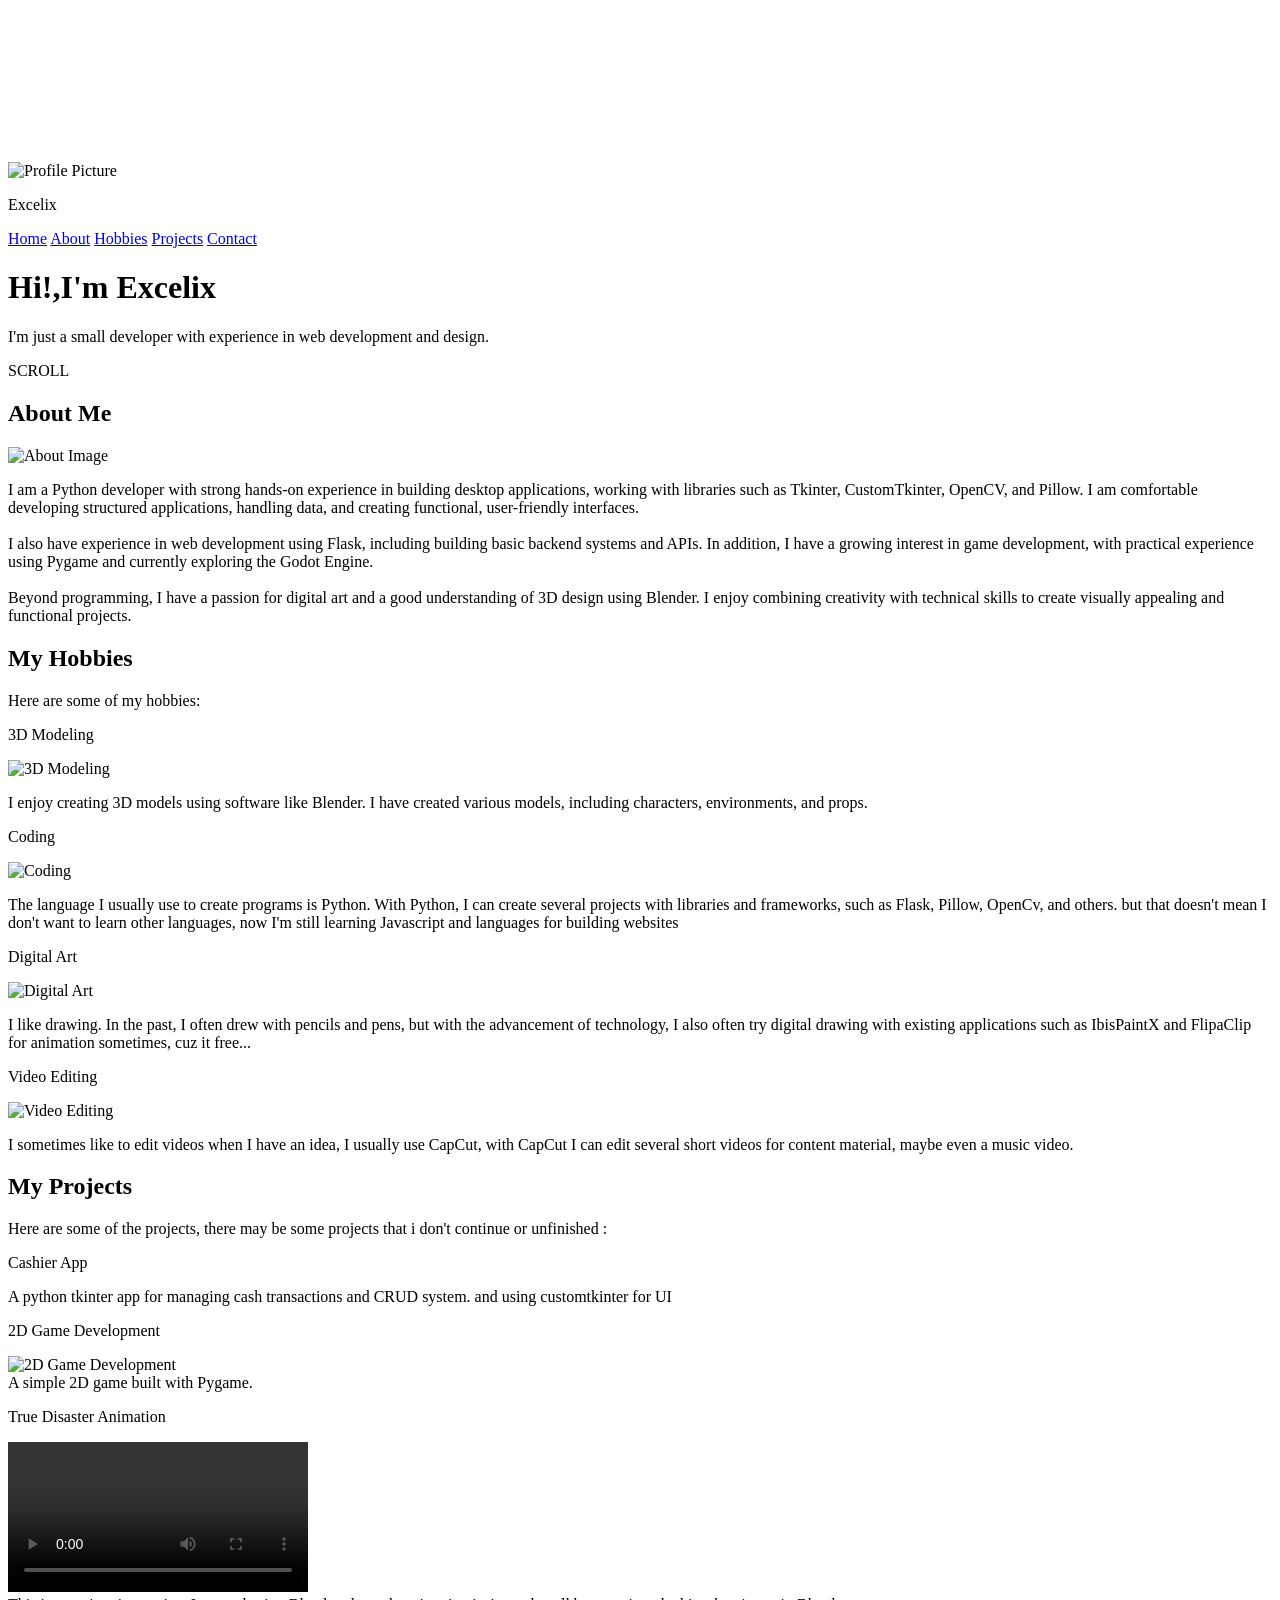
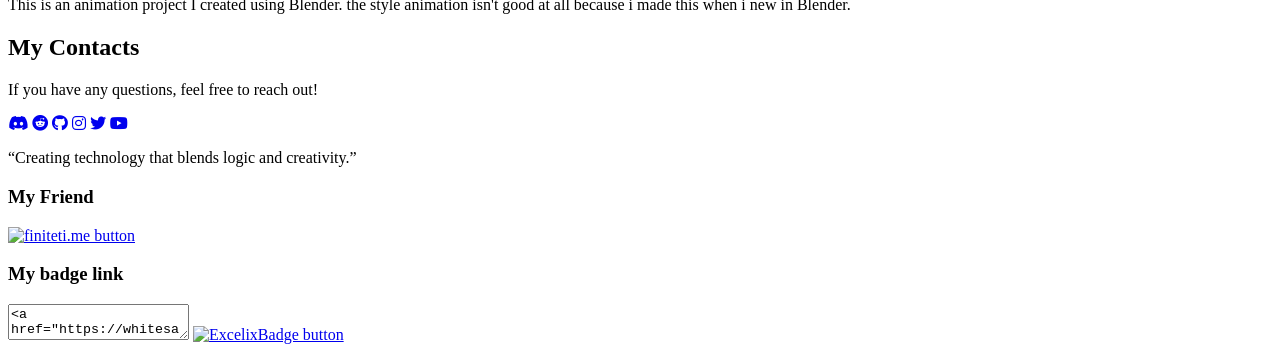
==== index.html @ 117766aa "new3" ====
<!DOCTYPE html>
<html lang="en">
<head>
    <meta charset="UTF-8">
    <meta name="viewport" content="width=device-width, initial-scale=1.0">
    <title>Excelix asw</title>
    <link rel="stylesheet" href="https://cdnjs.cloudflare.com/ajax/libs/font-awesome/6.0.0/css/all.min.css">
    <link rel="stylesheet" href="style.css">
</head>
<body>
    <canvas id="particles"></canvas>
    <!-- navbar -->
    <nav>
        <div class="nav-container">
            <div class="name-profile">
                <img src="assets/profile.jpeg" alt="Profile Picture">
                <p>Excelix</p>
            </div>
            <div class="nav-links">
                <a href="#" onclick="go('home')">Home</a>
                <a href="#" onclick="go('about')">About</a>
                <a href="#" onclick="go('hobbies')">Hobbies</a>
                <a href="#" onclick="go('projects')">Projects</a>
                <a href="#" onclick="go('contact')">Contact</a>
            </div>
        </div>
    </nav>

    <!-- contents -->
    <div class="container">
        <div class="content">
            <div class="home part" id="home">
                <h1 class="hi">Hi!,I'm <span>Excelix</span></h1>
                <p class="desc">I'm just a small developer with experience in web development and design.</p>
                <p class="scroll-sign">SCROLL</p>
            </div>

            <div class="about section part" id="about">
                <h2>About Me</h2>
                <div class="about-content">
                    <img src="assets/profile.jpeg" alt="About Image">
                    <p class="desc">
                        I am a Python developer with strong hands-on experience in building desktop applications, working with libraries such as Tkinter, CustomTkinter, OpenCV, and Pillow. I am comfortable developing structured applications, handling data, and creating functional, user-friendly interfaces.
                        <br>
                        <br>
                        I also have experience in web development using Flask, including building basic backend systems and APIs. In addition, I have a growing interest in game development, with practical experience using Pygame and currently exploring the Godot Engine.
                        <br>
                        <br>
                        Beyond programming, I have a passion for digital art and a good understanding of 3D design using Blender. I enjoy combining creativity with technical skills to create visually appealing and functional projects.
                    </p>
                </div>
            </div>

            <div class="hobbies section part" id="hobbies">
                <h2>My Hobbies</h2>
                <p>Here are some of my hobbies:</p>
                <div class="hobby-cards">
                    <div class="card">
                        <p class="label">3D Modeling</p>
                        <img src="assets\hobbies\3dmodelling.png" alt="3D Modeling">
                        <p class="description">I enjoy creating 3D models using software like Blender. I have created various models, including characters, environments, and props.</p>
                    </div>
                    <div class="card">
                        <p class="label">Coding</p>
                        <img src="assets\hobbies\coding.png" alt="Coding">
                        <p class="description">The language I usually use to create programs is Python. With Python, I can create several projects with libraries and frameworks, such as Flask, Pillow, OpenCv, and others. but that doesn't mean I don't want to learn other languages, now I'm still learning Javascript and languages for building websites</p>
                    </div>
                    <div class="card">
                        <p class="label">Digital Art</p>
                        <img src="assets\hobbies\digitalart.png" alt="Digital Art">
                        <p class="description">I like drawing. In the past, I often drew with pencils and pens, but with the advancement of technology, I also often try digital drawing with existing applications such as IbisPaintX and FlipaClip for animation sometimes, cuz it free...</p>
                    </div>
                    <div class="card">
                        <p class="label">Video Editing</p>
                        <img src="assets\hobbies\videoediting.png" alt="Video Editing">
                        <p class="description">I sometimes like to edit videos when I have an idea, I usually use CapCut, with CapCut I can edit several short videos for content material, maybe even a music video.</p>
                    </div>
                </div>
            </div>

            <div class="projects section part" id ="projects">
                <h2>My Projects</h2>
                <p>Here are some of the projects, <span>there may be some projects that i don't continue or unfinished</span> :</p>
                <div class="project-cards">
                    <div class="card">
                        <p class="label">Cashier App</p>
                        <div class="description">A python tkinter app for managing cash transactions and CRUD system. and using customtkinter for UI</div>
                    </div>
                    <div class="card">
                        <p class="label">2D Game Development</p>
                        <img src="assets\projects\gamedev.jpeg" alt="2D Game Development">
                        <div class="description">A simple 2D game built with Pygame.</div>
                    </div>
                    <div class="card">
                        <p class="label">True Disaster Animation</p>
                        <video controls>
                            <source src="assets\projects\true disaster.mp4">
                        </video>
                        <div class="description">This is an animation project I created using Blender. the style animation isn't good at all because i made this when i new in Blender.</div>
                    </div>
                </div>
            </div>
            <div class="contact section" id ="contact">
                <h2>My Contacts</h2>
                <p>If you have any questions, feel free to reach out!</p>
                <div class="contact-content">
                    <div class="contact-links">
                        <a href="https://discordapp.com/users/1033740687667122246" class="contact-link" target="_blank"><i class="fab fa-discord"></i></a>
                        <a href="https://www.reddit.com/user/Excelix_" class="contact-link" target="_blank"><i class="fab fa-reddit"></i></a>
                        <a href="https://github.com/whitesapphire615" class="contact-link" target="_blank"><i class="fab fa-github"></i></a>
                        <a href="https://instagram.com/excelix_", class="contact-link" target="_blank"><i class="fab fa-instagram"></i></a>
                        <a href="https://twitter.com/ExcelixStr", class="contact-link" target="_blank"><i class="fab fa-twitter"></i></a>
                        <a href="https://www.youtube.com/@excelix-str" class="contact-link" target="_blank"><i class="fab fa-youtube"></i></a>
                    </div>
                </div>
                <div class="quote">
                    <p>“Creating technology that blends logic and creativity.”</p>
                </div>
                <div class="badges-container">
                    <h3>My Friend</h3>
                    <div class="badges">
                        <a href="https://finiteti.me" target="_blank" class="badge"><img src="https://finiteti.me/badge.png" title="FiniteTi.me" alt="finiteti.me button"></a>
                        
                    </div>
                    <h3>My badge link</h3>
                    <textarea class="badge-code" id="badge-code" readonly><a href="https://whitesapphire615.github.io/index.html" target="_blank"><img src="https://whitesapphire615.github.io/assets/badge.gif" title="Excelix" alt="ExcelixBadge button"></a></textarea>
                    <a href="https://whitesapphire615.github.io/#" target="_blank"><img src="https://whitesapphire615.github.io/assets/badge.gif" title="Excelix" alt="ExcelixBadge button"></a>
                    </div>
                </div>
            </div>
        </div>
    </div>
    
</body>
<script src="script.js"></script>
</html>
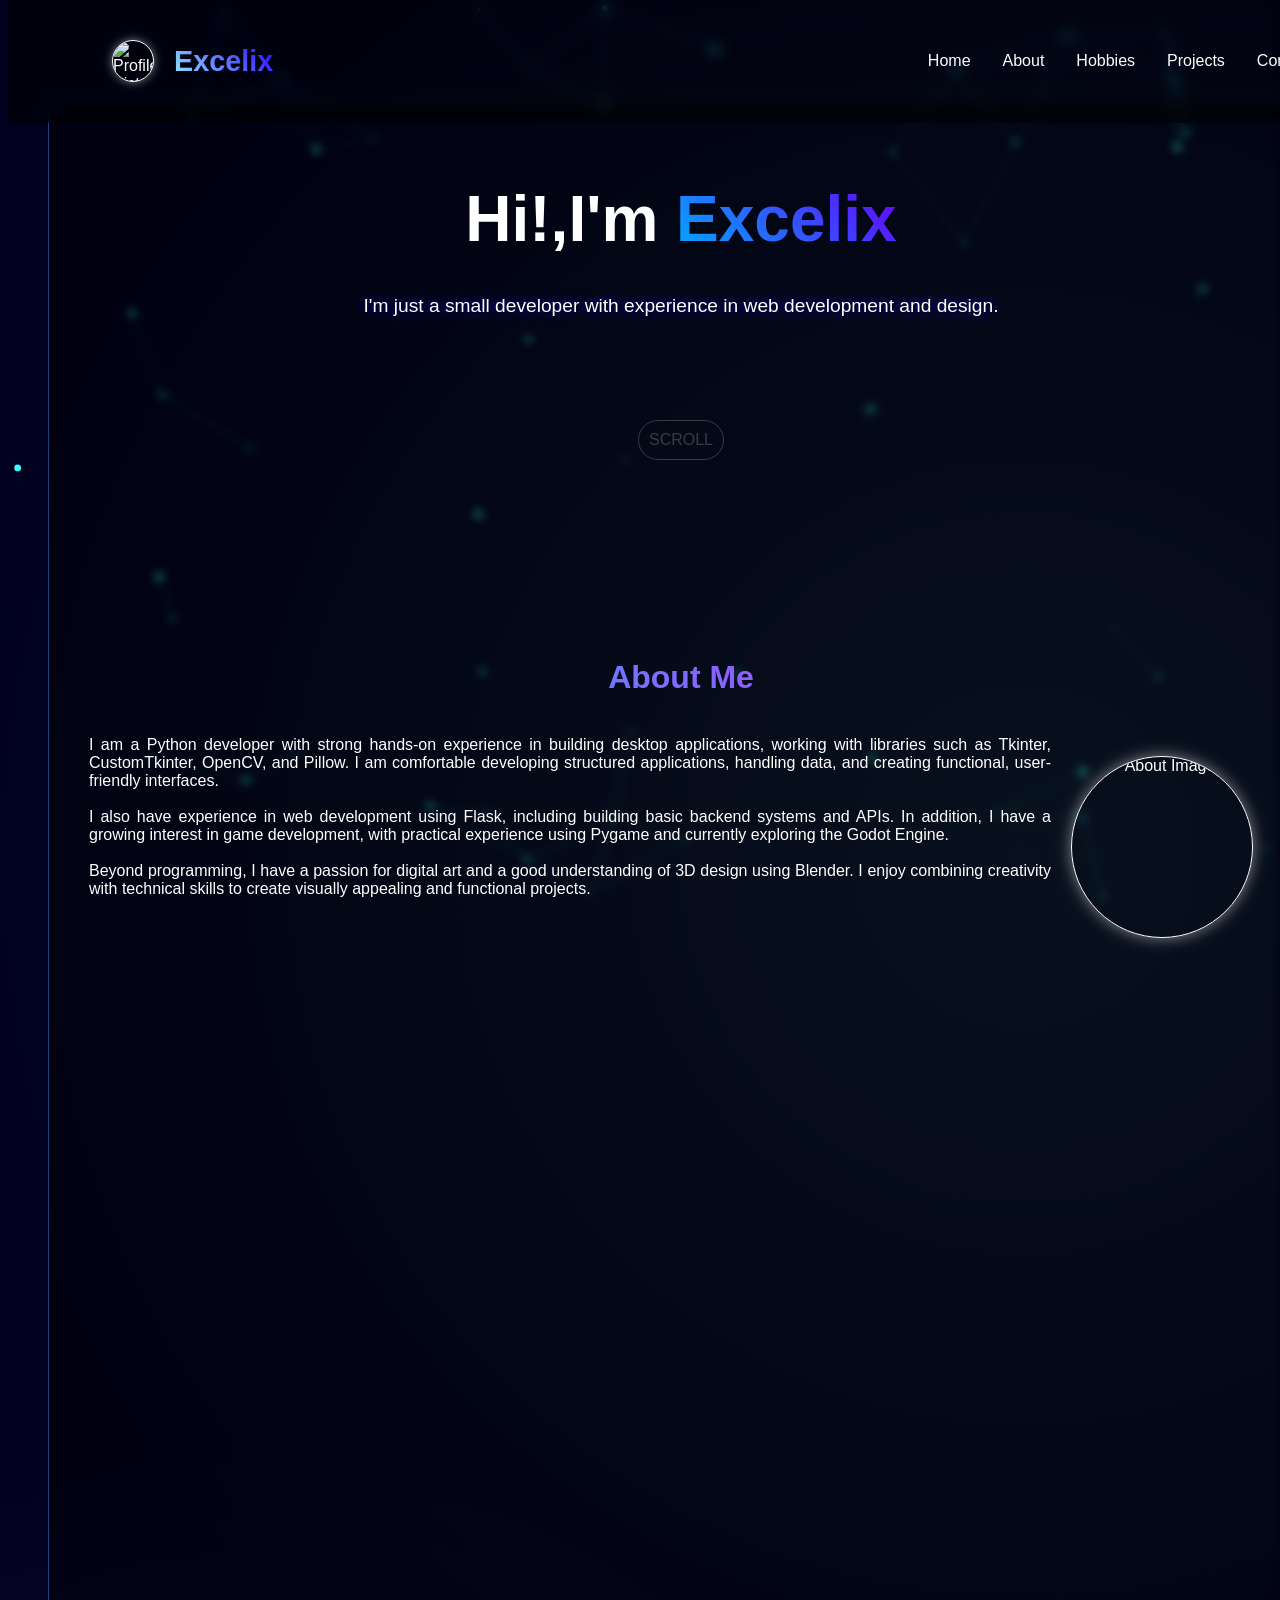
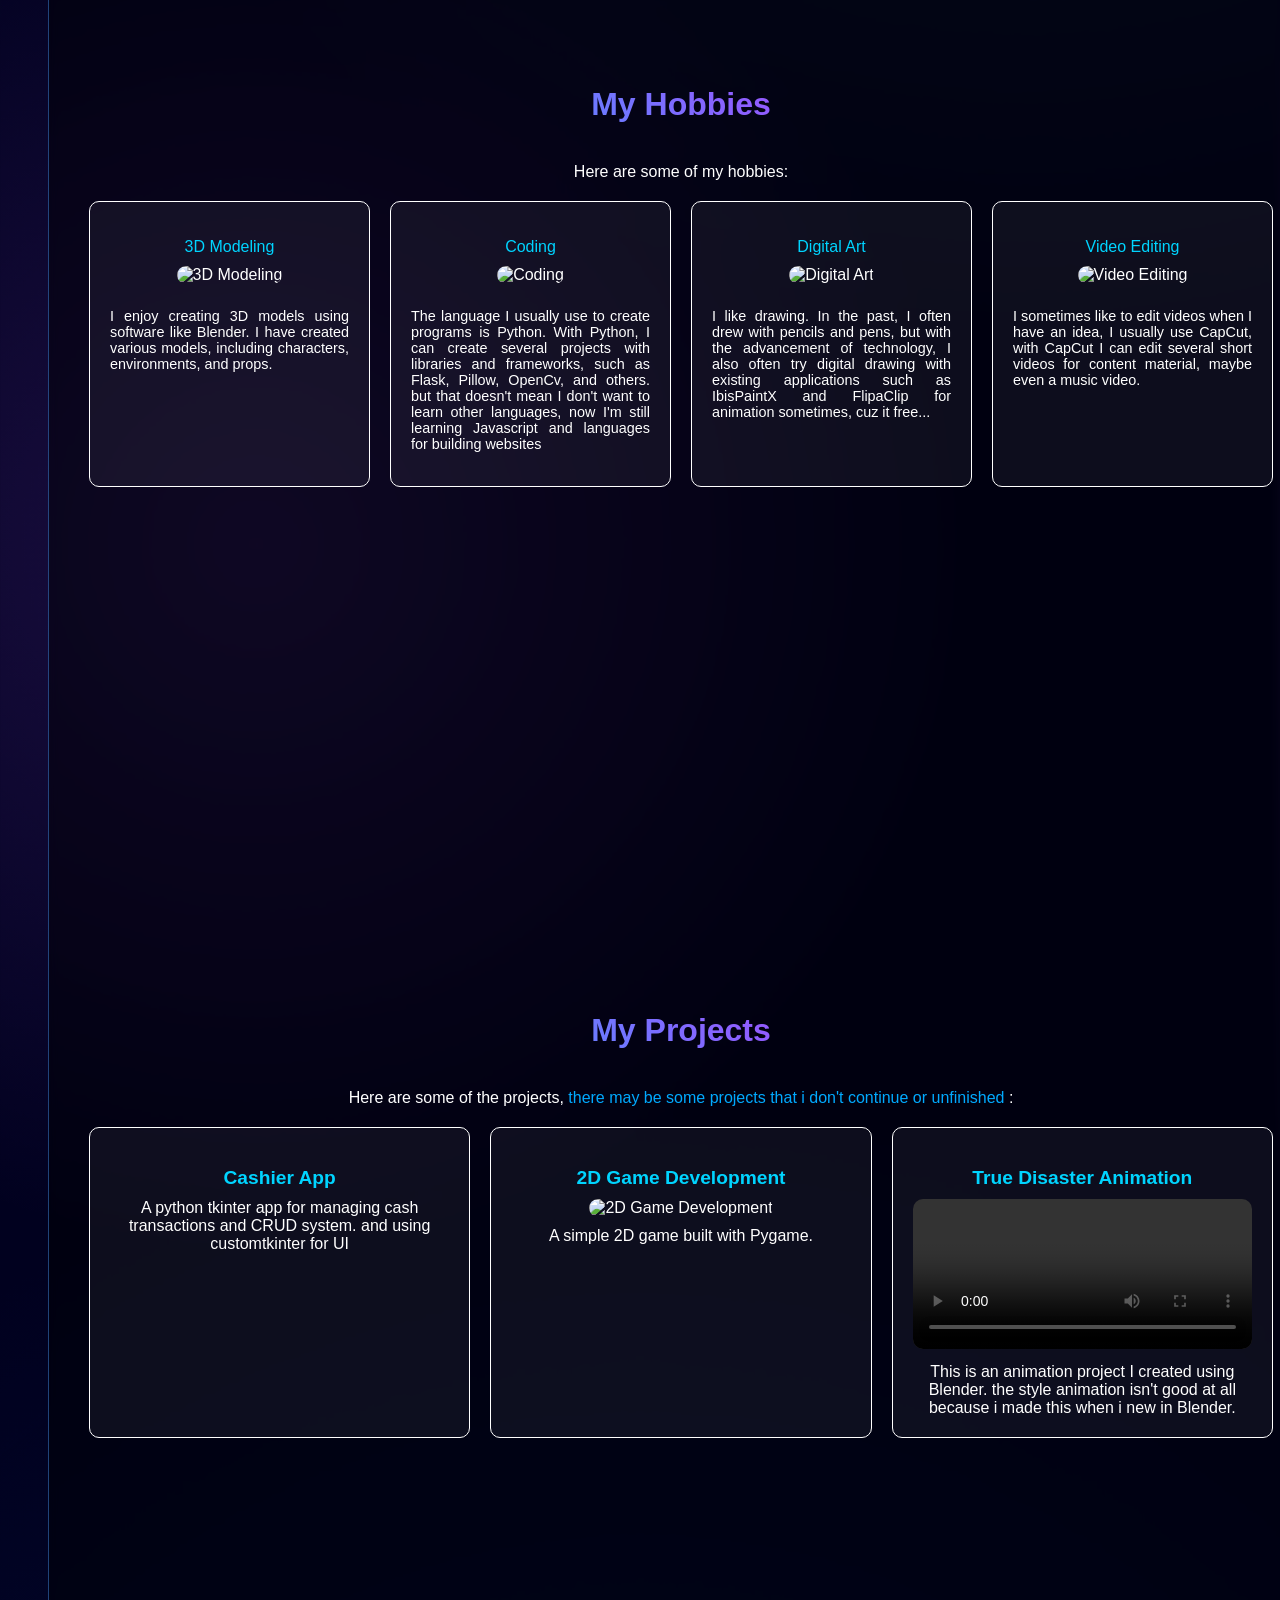
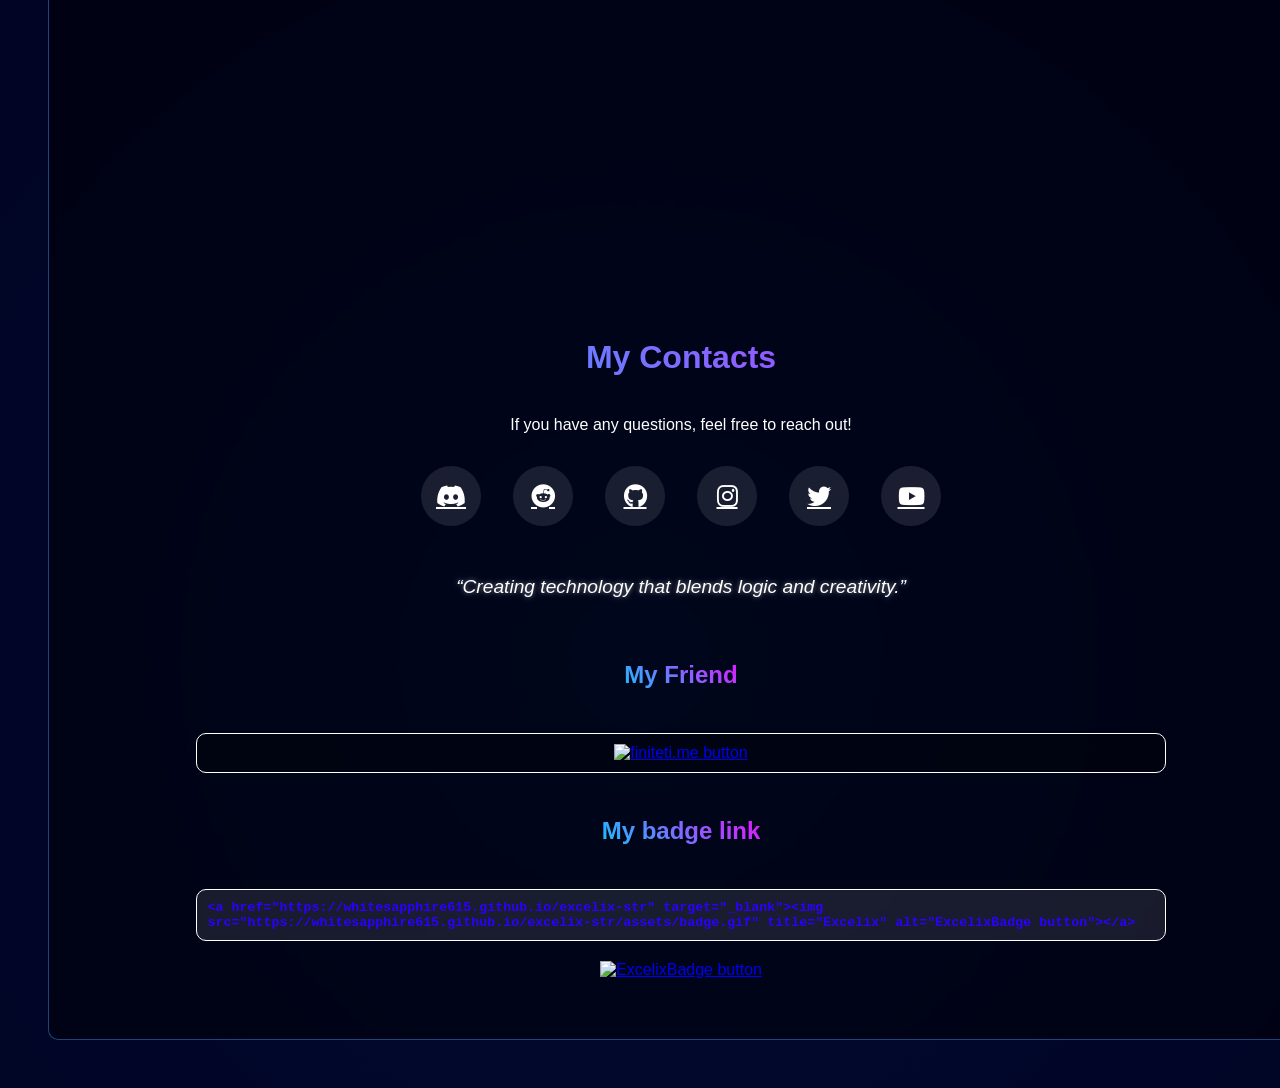
==== commit b67ee97e: "new8" ====
--- a/index.html
+++ b/index.html
@@ -123,8 +123,8 @@
                         
                     </div>
                     <h3>My badge link</h3>
-                    <textarea class="badge-code" id="badge-code" readonly><a href="https://whitesapphire615.github.io/index.html" target="_blank"><img src="https://whitesapphire615.github.io/assets/badge.gif" title="Excelix" alt="ExcelixBadge button"></a></textarea>
-                    <a href="https://whitesapphire615.github.io/#" target="_blank"><img src="https://whitesapphire615.github.io/assets/badge.gif" title="Excelix" alt="ExcelixBadge button"></a>
+                    <textarea class="badge-code" id="badge-code" readonly><a href="https://whitesapphire615.github.io/excelix-str" target="_blank"><img src="https://whitesapphire615.github.io/excelix-str/assets/badge.gif" title="Excelix" alt="ExcelixBadge button"></a></textarea>
+                    <a class="my-badge badge" href="https://whitesapphire615.github.io/excelix-str" target="_blank"><img src="https://whitesapphire615.github.io/excelix-str/assets/badge.gif" title="Excelix" alt="ExcelixBadge button"></a>
                     </div>
                 </div>
             </div>
--- a/style.css
+++ b/style.css
@@ -0,0 +1,542 @@
+@import "reset.css";
+:root {
+    --glow1 : 168, 85, 247;
+    --glow2 : 117, 255, 232;
+    --glow3 : 0, 77, 171;
+    --glow1-a : 0.16;
+    --glow2-a : 0.12;
+    --glow3-a : 0.14;
+    --glow1-pos : 20% 50%;
+    --glow2-pos : 80% 20%;
+    --glow3-pos : 50% 90%;
+}
+
+body {
+    font-family: Arial, sans-serif;
+    color: #ffffff;
+    background: 
+        radial-gradient(circle at var(--glow1-pos), rgba(var(--glow1),var(--glow1-a)),transparent 30%),
+        radial-gradient(circle at var(--glow2-pos), rgba(var(--glow2),var(--glow2-a)),transparent 30%),
+        radial-gradient(circle at var(--glow3-pos), rgba(var(--glow3),var(--glow3-a)),transparent 30%),
+        rgb(1, 1, 31);
+    min-height: 100vh;
+    display: flex;
+    flex-direction: column;
+    animation: glowAnim 3s ease-in-out infinite alternate;
+}
+
+#particles {
+    top : 0;
+    left : 0;
+    width : 100%;
+    height : 100%;
+    position: fixed;
+    z-index: -1;
+}
+/* Navigation */
+nav {
+    position: fixed;
+    top: 0;
+    width: 100%;
+    padding: 1rem 5%;
+    background: rgba(0, 0, 0, 0.5);
+    backdrop-filter: blur(7px);
+    z-index: 1000;
+    transition: all 0.3s ease;
+}
+
+nav.scrolled {
+    padding: 0.5rem 5%;
+    background: rgba(0, 0, 0, 0.95);
+}
+
+.nav-container {
+    max-width: 1200px;
+    margin: 0 auto;
+    display: flex;
+    justify-content: space-between;
+    align-items: center;
+}
+
+.name-profile {
+    display: flex;
+    gap:10px;
+    align-items: center;
+    img {
+        width: 40px;
+        height: 40px;
+        border-radius: 50%;
+        margin-right: 10px;
+        box-shadow: 0 0 10px  rgba(255, 255, 255, 0.5);
+        border: 1px solid #ffffff;
+    }
+    p {
+        font-size: 1.8rem;
+        font-weight: 700;
+        background: linear-gradient(45deg, #8eecff, #2b00ff);
+        -webkit-background-clip: text;
+        -webkit-text-fill-color: transparent;
+        background-clip: text;
+    }
+}
+
+.nav-links {
+    display: flex;
+    list-style: none;
+    gap: 2rem;
+}
+
+.nav-links a {
+    color: #fff;
+    text-decoration: none;
+    font-weight: 500;
+    transition: color 0.3s ease;
+    position: relative;
+}
+
+.nav-links a::after {
+    content: '';
+    position: absolute;
+    width: 0;
+    height: 2px;
+    bottom: -5px;
+    left: 0;
+    background: linear-gradient(45deg, #00d4ff, #00b7ff);
+    transition: width 0.3s ease;
+}
+
+.nav-links a:hover::after {
+    width: 100%;
+}
+
+.nav-links a:hover {
+    color: #00d4ff;
+}
+
+.container {
+    margin-top: 50px;
+    animation: slideInUp 1s ease-out;
+    padding: 40px;
+    .content {
+        background: rgba(0, 0, 0, 0.456);
+        backdrop-filter: blur(5px);
+        padding: 40px;
+        border-radius: 10px;
+        width: 100%;
+        border: 1px solid #479aff6f;
+        margin: 0 auto;
+        text-align: center;
+
+        .part {
+            min-height: 100vh;
+            opacity: 0;
+            transform: translateY(20px);
+            transition: all 0.8s ease;
+        }
+        .part.show {
+            opacity: 1;
+            transform: translateY(0);
+        }
+        .home {
+            display: flex;
+            flex-direction: column;
+            align-items: center;
+            scroll-margin-top: 150px;
+            min-height:400px;
+            margin-bottom: 100px;
+        }
+        .hi {
+            font-size: clamp(2.5rem, 5vw, 4rem);
+            font-weight: 700;
+            margin-bottom: 1rem;
+            animation: slideInUp 1s ease-out;
+            span {
+                background: linear-gradient(45deg, #00aaff, #6600ff);
+                -webkit-background-clip: text;
+                -webkit-text-fill-color: transparent;
+                background-clip: text;
+            }
+        }
+
+        .home .desc {
+            font-size: 1.2rem;
+            line-height: 1.6;
+            color: #ffffff;
+            text-shadow: 1px 1px 2px black, 0 0 10px rgb(0, 0, 255);
+        }
+        .home .scroll-sign {
+            margin: auto;
+            width: max-content;
+            color:rgba(255, 255, 255, 0.2);
+
+            padding: 10px;
+            border: 1px solid rgba(255, 255, 255, 0.2);
+            border-radius: 20px;
+        }
+
+        .section {
+            h2 {
+                padding: 20px 0;
+                font-size: 2rem;
+                font-weight: 600;
+                margin-bottom: 20px;
+                background: linear-gradient(45deg, #00d4ff, #ff00ff);
+                -webkit-background-clip: text;
+                -webkit-text-fill-color: transparent;
+                background-clip: text;
+            }
+        }
+
+        .about {
+            scroll-margin-top: 70px;
+            padding-bottom: 100px;
+            .about-content {
+                .desc {
+                    margin-top: 20px;
+                    text-align: justify;
+                }
+                img {
+                    width: 180px;
+                    height: 180px;
+                    border-radius: 50%;
+                    margin: 20px;
+                    box-shadow: 0 0 15px rgba(255, 255, 255, 0.5);
+                    border: 1px solid #ffffff;
+                    float: right;
+                }
+            }
+        }
+
+        .hobbies {
+            scroll-margin-top: 70px;
+            .hobby-cards {
+                display: flex;
+                flex-wrap: wrap;
+                gap: 20px;
+                justify-content: center;
+                margin-top: 20px;
+                .card {
+                    flex : 1 1 150px;
+                    background: rgba(255, 255, 255, 0.05);
+                    border: 1px solid #ffffff;
+                    border-radius: 10px;
+                    padding: 20px;
+                    transition: transform 0.3s ease, box-shadow 0.3s ease;
+
+                    &:hover {
+                        transform: translateY(-10px);
+                        box-shadow: 0 10px 20px #7ebdff33;
+                        .label {
+                            color: white;
+                            text-shadow: 0 0 5px rgba(255, 255, 255, 0.5);
+                        }
+                    }
+
+                    .label {
+                        transition: 0.3s ease;
+                        font-size: 1rem;
+                        font-weight: 500;
+                        margin-bottom: 10px;
+                        color: #00d4ff;
+                    }
+
+                    img {
+                        width: 100%;
+                        height: 150px;
+                        margin-bottom: 10px;
+                        object-fit: cover;
+                        border-radius: 10px;
+                    }
+
+                    .description {
+                        font-size: 0.9rem;
+                        text-align: justify;
+                        color: #ffffff;
+                    }
+                }
+            }
+        }
+        
+        .projects {
+            scroll-margin-top: 70px;
+            p {
+                span {
+                    color:#00aaff;
+                }
+            }
+            .project-cards {
+                display: flex;
+                flex-wrap: wrap;
+                gap: 20px;
+                justify-content: center;
+                margin-top: 20px;
+                .card {
+                    flex : 1 1 300px;
+                    background: rgba(255, 255, 255, 0.05);
+                    border: 1px solid #ffffff;
+                    border-radius: 10px;
+                    padding: 20px;
+                    transition: transform 0.3s ease, box-shadow 0.3s ease;
+
+                    &:hover {
+                        transform: translateY(-10px);
+                        box-shadow: 0 10px 20px #7ebdff33;
+                        .label {
+                            color: white;
+                            text-shadow: 0 0 5px rgba(255, 255, 255, 0.5);
+                        }
+                    }
+
+                    .label {
+                        transition: 0.3s ease;
+                        font-size: 1.2rem;
+                        font-weight: 600;
+                        margin-bottom: 10px;
+                        color: #00d4ff;
+                    }
+
+                    img {
+                        width: 100%;
+                        height: 150px;
+                        margin-bottom: 10px;
+                        object-fit: cover;
+                        border-radius: 10px;
+                    }
+                    video {
+                        width: 100%;
+                        height: 150px;
+                        margin-bottom: 10px;
+                        object-fit: contain;
+                        border-radius: 10px;
+                    }
+
+                    .description {
+                        font-size: 1rem;
+                        color: #ffffff;
+                    }
+                }
+            }
+        }
+    }
+}
+
+/* Contact */
+#contact {
+    scroll-margin-top: 70px;
+    text-align: center;
+}
+
+.contact-content {
+    max-width: 600px;
+    margin: 0 auto;
+    .dm {
+        p {
+            text-align: left;
+            a {
+                color :rgb(0, 162, 255);
+                text-decoration: none;
+            }
+        }
+    }
+}
+
+.contact-links {
+    display: flex;
+    justify-content: center;
+    gap: 2rem;
+    margin-top: 2rem;
+    flex-wrap: wrap;
+}
+
+.contact-link {
+    width: 60px;
+    height: 60px;
+    background: rgba(255, 255, 255, 0.1);
+    border-radius: 50%;
+    display: flex;
+    align-items: center;
+    justify-content: center;
+    font-size: 1.5rem;
+    transition: all 0.3s ease;
+    color: #fff;
+}
+
+.contact-link:hover {
+    background: linear-gradient(45deg, #00d4ff, #ff00ff);
+    transform: translateY(-5px);
+}
+
+.quote {
+    margin-top: 50px;
+    font-style: italic;
+    color: #ffffff;
+    font-size: 1.2rem;
+    text-shadow: 0 0 5px rgba(255, 255, 255, 0.5);
+}
+
+.badges-container {
+    display: flex;
+    flex-direction: column;
+    align-items: center;
+    h3 {
+        padding: 20px 0;
+        font-size: 1.5rem;
+        font-weight: 600;
+        background: linear-gradient(45deg, #00d4ff, #ff00ff);
+        -webkit-background-clip: text;
+        -webkit-text-fill-color: transparent;
+        background-clip: text;
+    }
+    .badges {
+        display: flex;
+        flex-wrap: wrap;
+        height: max-content;
+        justify-content: center;
+
+        padding: 10px;
+        width: 80%;
+        border-radius: 10px;
+        border: 1px solid rgb(255, 255, 255);
+        background-color: rgba(0, 0, 0, 0.314);
+        color: #2b00ff;
+    }
+    .badge {
+        transition: 0.3s;
+        &:hover {
+            transform: scale(1.1);
+            box-shadow: 0 0 20px rgba(255, 255, 255, 0.226);
+
+        }
+    }
+    .badge-code {
+        width: 80%;
+        text-align: left;
+        padding: 10px;
+        border-radius: 10px;
+        border: 1px solid rgb(255, 255, 255);
+        background-color: rgba(255, 255, 255, 0.098);
+        color: #2b00ff;
+        font-family: 'Courier New','arial';
+        font-weight: bold;
+        resize: none;
+    }
+    .my-badge {
+        margin: 20px;
+    }
+}
+
+/* Scrollbar */
+::-webkit-scrollbar {
+    width: 8px;
+}
+::-webkit-scrollbar-track {
+    background: transparent;
+}
+::-webkit-scrollbar-thumb {
+    background: rgba(255, 255, 255, 0.2);
+    border-radius: 4px;
+}
+::-webkit-scrollbar-thumb:hover {
+    background: rgba(255, 255, 255, 0.4);
+}
+
+/* Animations */
+@keyframes slideInUp {
+    from {
+        opacity: 0;
+        transform: translateY(50px);
+    }
+    to {
+        opacity: 1;
+        transform: translateY(0);
+    }
+}
+
+@keyframes glowAnim {
+    0% {
+        --glow1: 168, 85, 247;
+        --glow2: 117, 179, 255;
+        --glow3: 0, 171, 146;
+        --glow1-pos: 20% 25%;
+        --glow2-pos: 80% 20%;
+        --glow3-pos: 50% 90%;
+    }
+
+    25% {
+        --glow1: 168, 85, 247;
+        --glow2: 6, 182, 212;
+        --glow3: 50, 215, 75;
+        --glow1-pos: 18% 27%;
+        --glow2-pos: 78% 22%;
+        --glow3-pos: 52% 88%;
+    }
+
+    50% {
+        --glow1: 117, 179, 255;
+        --glow2: 168, 85, 247;
+        --glow3: 32, 215, 150;
+        --glow1-pos: 22% 23%;
+        --glow2-pos: 82% 18%;
+        --glow3-pos: 48% 92%;
+    }
+
+    75% {
+        --glow1: 6, 182, 212;
+        --glow2: 50, 215, 75;
+        --glow3: 168, 85, 247;
+        --glow1-pos: 24% 26%;
+        --glow2-pos: 76% 24%;
+        --glow3-pos: 52% 88%;
+    }
+
+    100% {
+        --glow1: 168, 85, 247;
+        --glow2: 117, 179, 255;
+        --glow3: 0, 171, 146;
+        --glow1-pos: 20% 25%;
+        --glow2-pos: 80% 20%;
+        --glow3-pos: 50% 90%;
+    }
+}
+
+/* Responsive */
+@media (max-width: 768px) {
+    nav {
+        padding: 0.5rem 2%;
+    }
+
+    .nav-links {
+        gap: 1rem;
+        a {
+            font-size: 0.8rem;
+        }
+    }
+    .name-profile {
+        gap:7px;
+        p {
+            font-size: 1.2rem;
+        }
+    }
+    
+    .container {
+        padding: 20px;
+        .content {
+            padding: 20px;
+            .home {
+                min-height: 100vh;
+            }
+            .about {
+                .about-content {
+                    flex-direction: column;
+                    align-items: center;
+                    text-align: center;
+                    img {
+                        margin: 20px auto;
+                        text-align: center;
+                        float: none;
+                    }
+                }
+            }  
+        }
+    }
+}
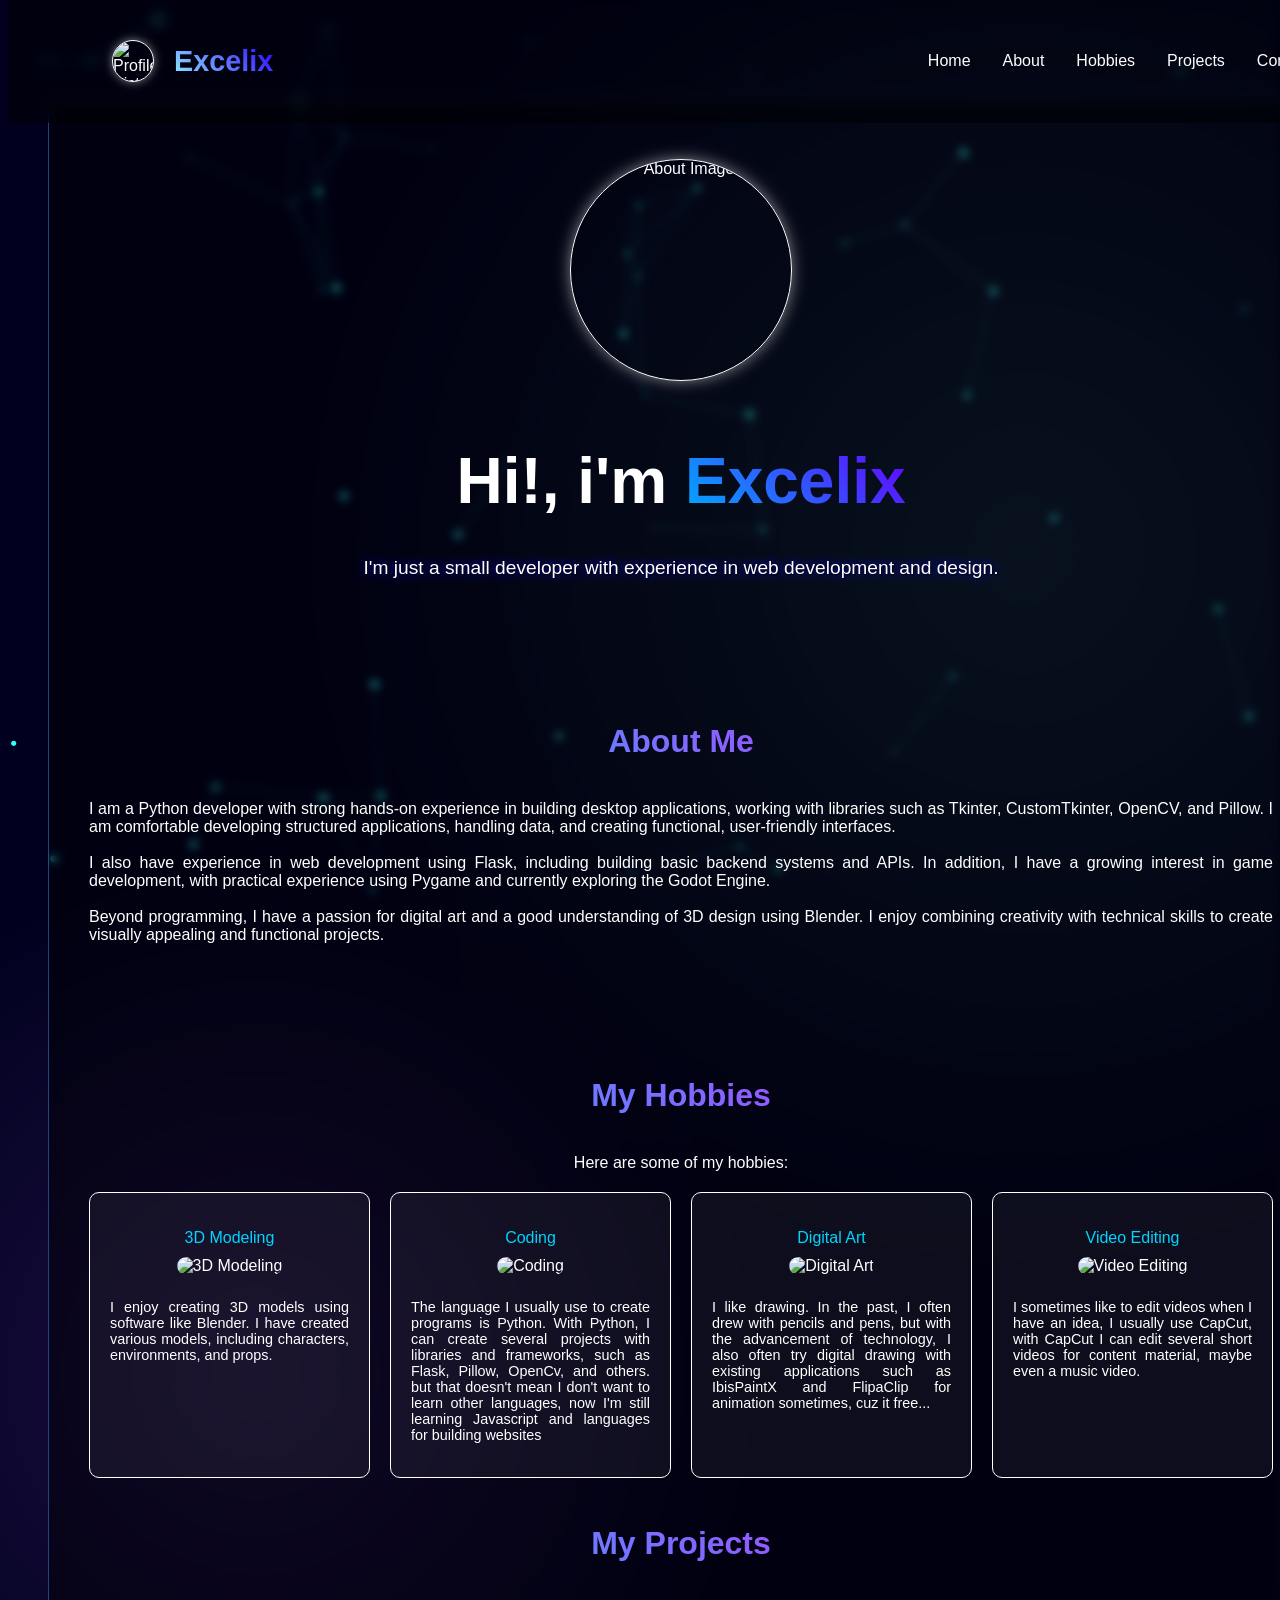
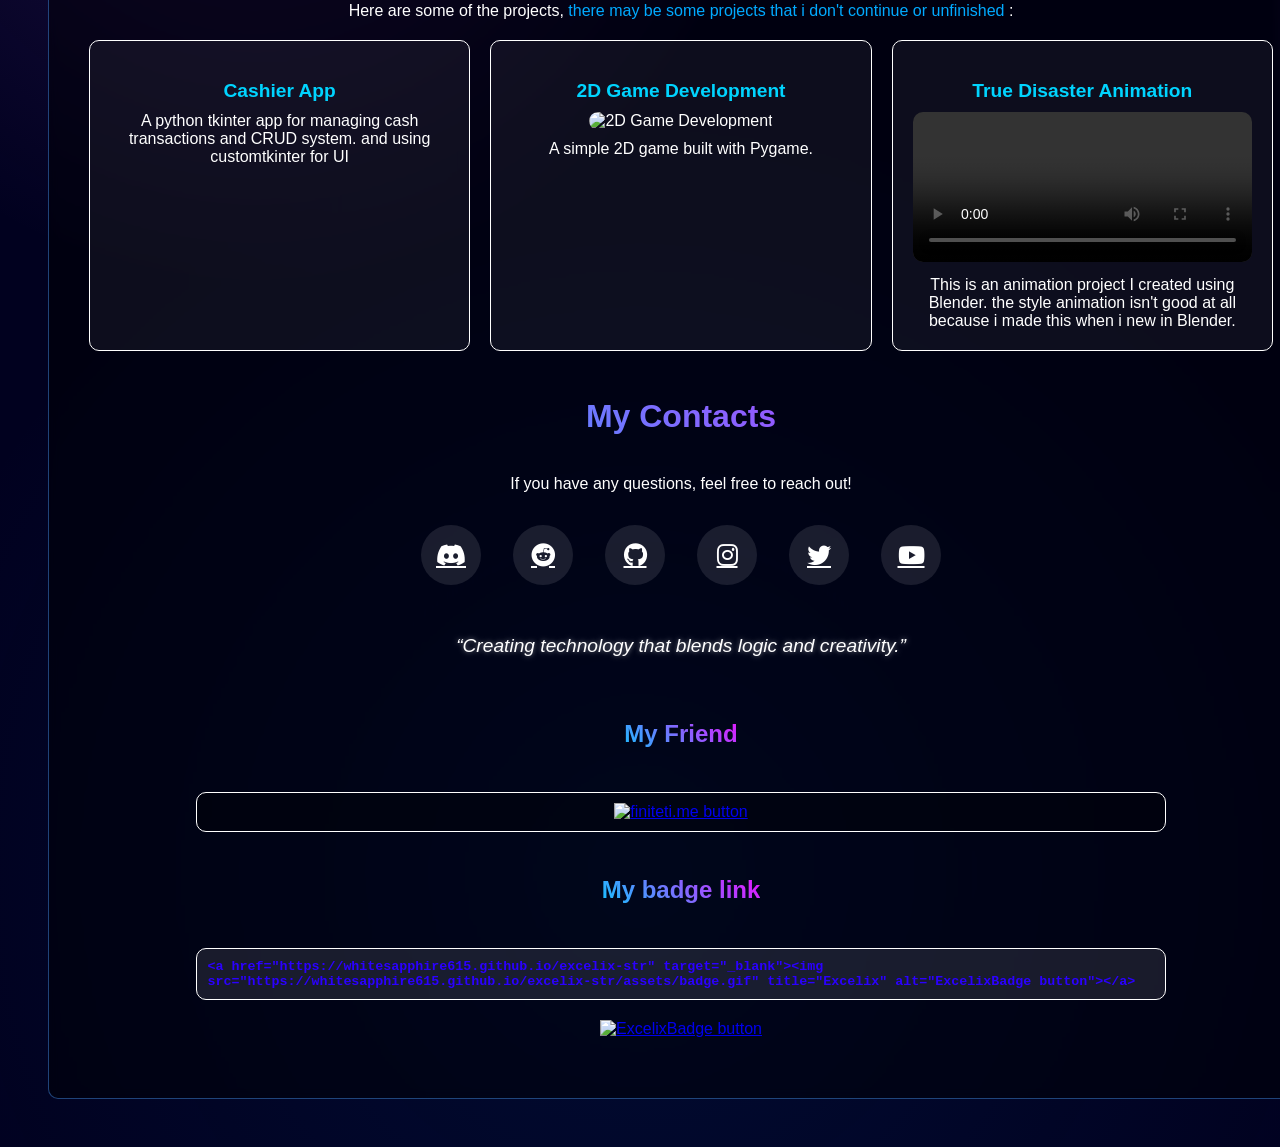
==== commit 290f2b08: "new10" ====
--- a/index.html
+++ b/index.html
@@ -30,15 +30,15 @@
     <div class="container">
         <div class="content">
             <div class="home part" id="home">
-                <h1 class="hi">Hi!,I'm <span>Excelix</span></h1>
+                <img src="assets/profile.jpeg" alt="About Image">
+                <h1 class="hi">Hi!, i'm <span>Excelix</span></h1>
                 <p class="desc">I'm just a small developer with experience in web development and design.</p>
-                <p class="scroll-sign">SCROLL</p>
             </div>
 
             <div class="about section part" id="about">
                 <h2>About Me</h2>
                 <div class="about-content">
-                    <img src="assets/profile.jpeg" alt="About Image">
+                    
                     <p class="desc">
                         I am a Python developer with strong hands-on experience in building desktop applications, working with libraries such as Tkinter, CustomTkinter, OpenCV, and Pillow. I am comfortable developing structured applications, handling data, and creating functional, user-friendly interfaces.
                         <br>
--- a/style.css
+++ b/style.css
@@ -128,10 +128,9 @@
         text-align: center;
 
         .part {
-            min-height: 100vh;
             opacity: 0;
             transform: translateY(20px);
-            transition: all 0.8s ease;
+            transition: all 1s ease;
         }
         .part.show {
             opacity: 1;
@@ -144,6 +143,15 @@
             scroll-margin-top: 150px;
             min-height:400px;
             margin-bottom: 100px;
+            img {
+                    width: 220px;
+                    height: 220px;
+                    border-radius: 50%;
+                    margin: 20px;
+                    box-shadow: 0 0 15px rgba(255, 255, 255, 0.5);
+                    border: 1px solid #ffffff;
+                    float: left;
+                }
         }
         .hi {
             font-size: clamp(2.5rem, 5vw, 4rem);
@@ -188,21 +196,13 @@
         }
 
         .about {
+
             scroll-margin-top: 70px;
-            padding-bottom: 100px;
+            padding-bottom: 70px;
             .about-content {
                 .desc {
                     margin-top: 20px;
                     text-align: justify;
-                }
-                img {
-                    width: 180px;
-                    height: 180px;
-                    border-radius: 50%;
-                    margin: 20px;
-                    box-shadow: 0 0 15px rgba(255, 255, 255, 0.5);
-                    border: 1px solid #ffffff;
-                    float: right;
                 }
             }
         }
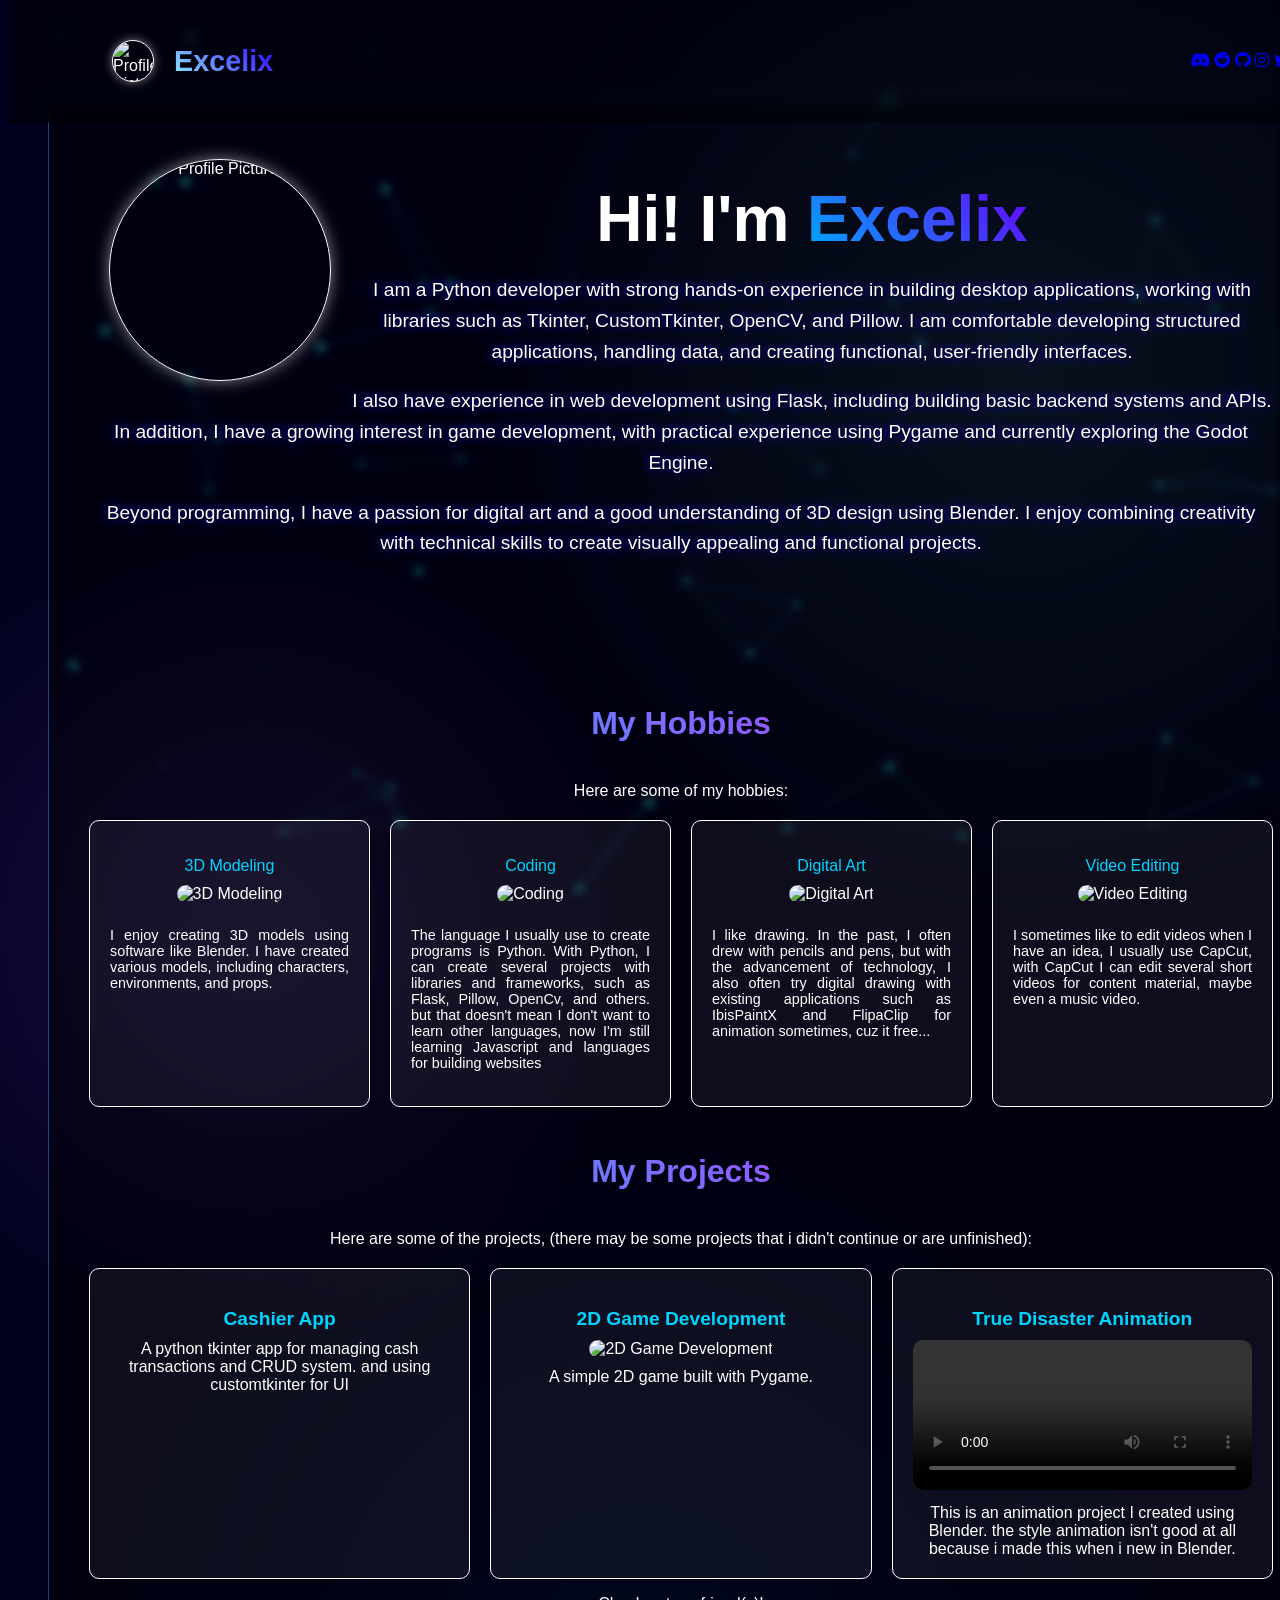
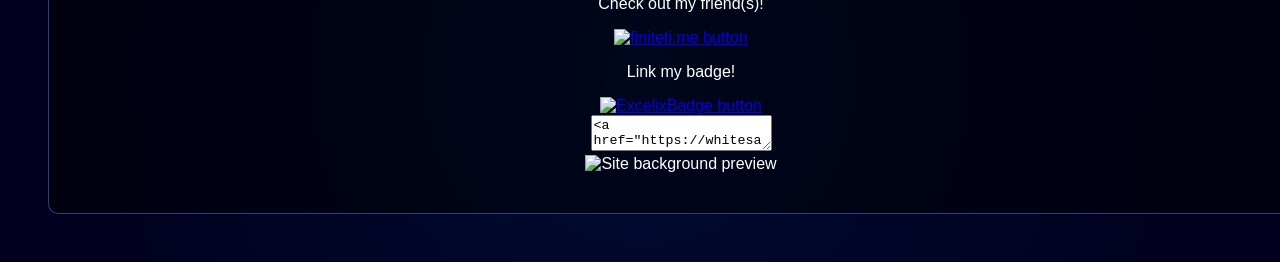
==== commit 3e533eee: "new16" ====
--- a/index.html
+++ b/index.html
@@ -13,15 +13,16 @@
     <nav>
         <div class="nav-container">
             <div class="name-profile">
-                <img src="assets/profile.jpeg" alt="Profile Picture">
+                <img src="assets//profile.jpeg" alt="Profile Picture">
                 <p>Excelix</p>
             </div>
-            <div class="nav-links">
-                <a href="#" onclick="go('home')">Home</a>
-                <a href="#" onclick="go('about')">About</a>
-                <a href="#" onclick="go('hobbies')">Hobbies</a>
-                <a href="#" onclick="go('projects')">Projects</a>
-                <a href="#" onclick="go('contact')">Contact</a>
+            <div class="social-links" aria-label="Social links">
+                <a href="https://discordapp.com/users/1033740687667122246" class="social-link" target="_blank" rel="noreferrer" aria-label="Discord"><i class="fab fa-discord"></i></a>
+                <a href="https://www.reddit.com/user/Excelix_" class="social-link" target="_blank" rel="noreferrer" aria-label="Reddit"><i class="fab fa-reddit"></i></a>
+                <a href="https://github.com/whitesapphire615" class="social-link" target="_blank" rel="noreferrer" aria-label="GitHub"><i class="fab fa-github"></i></a>
+                <a href="https://instagram.com/excelix_" class="social-link" target="_blank" rel="noreferrer" aria-label="Instagram"><i class="fab fa-instagram"></i></a>
+                <a href="https://twitter.com/ExcelixStr" class="social-link" target="_blank" rel="noreferrer" aria-label="Twitter"><i class="fab fa-twitter"></i></a>
+                <a href="https://www.youtube.com/@excelix-str" class="social-link" target="_blank" rel="noreferrer" aria-label="YouTube"><i class="fab fa-youtube"></i></a>
             </div>
         </div>
     </nav>
@@ -30,24 +31,16 @@
     <div class="container">
         <div class="content">
             <div class="home part" id="home">
-                <img src="assets/profile.jpeg" alt="About Image">
-                <h1 class="hi">Hi!, i'm <span>Excelix</span></h1>
-                <p class="desc">I'm just a small developer with experience in web development and design.</p>
-            </div>
-
-            <div class="about section part" id="about">
-                <h2>About Me</h2>
-                <div class="about-content">
-                    
-                    <p class="desc">
-                        I am a Python developer with strong hands-on experience in building desktop applications, working with libraries such as Tkinter, CustomTkinter, OpenCV, and Pillow. I am comfortable developing structured applications, handling data, and creating functional, user-friendly interfaces.
-                        <br>
-                        <br>
-                        I also have experience in web development using Flask, including building basic backend systems and APIs. In addition, I have a growing interest in game development, with practical experience using Pygame and currently exploring the Godot Engine.
-                        <br>
-                        <br>
-                        Beyond programming, I have a passion for digital art and a good understanding of 3D design using Blender. I enjoy combining creativity with technical skills to create visually appealing and functional projects.
-                    </p>
+                <div class="hero-layout" id="about">
+                    <img src="assets//profile.jpeg" alt="Profile Picture" class="hero-pfp">
+                    <div class="hero-copy">
+                        <h1 class="hi">Hi! I'm <span>Excelix</span></h1>
+                        <div class="desc">
+                            <p>I am a Python developer with strong hands-on experience in building desktop applications, working with libraries such as Tkinter, CustomTkinter, OpenCV, and Pillow. I am comfortable developing structured applications, handling data, and creating functional, user-friendly interfaces.</p>
+                            <p>I also have experience in web development using Flask, including building basic backend systems and APIs. In addition, I have a growing interest in game development, with practical experience using Pygame and currently exploring the Godot Engine.</p>
+                            <p>Beyond programming, I have a passion for digital art and a good understanding of 3D design using Blender. I enjoy combining creativity with technical skills to create visually appealing and functional projects.</p>
+                        </div>
+                    </div>
                 </div>
             </div>
 
@@ -57,22 +50,22 @@
                 <div class="hobby-cards">
                     <div class="card">
                         <p class="label">3D Modeling</p>
-                        <img src="assets\hobbies\3dmodelling.png" alt="3D Modeling">
+                        <img src="assets/hobbies/3dmodelling.png" alt="3D Modeling">
                         <p class="description">I enjoy creating 3D models using software like Blender. I have created various models, including characters, environments, and props.</p>
                     </div>
                     <div class="card">
                         <p class="label">Coding</p>
-                        <img src="assets\hobbies\coding.png" alt="Coding">
+                        <img src="assets/hobbies/coding.png" alt="Coding">
                         <p class="description">The language I usually use to create programs is Python. With Python, I can create several projects with libraries and frameworks, such as Flask, Pillow, OpenCv, and others. but that doesn't mean I don't want to learn other languages, now I'm still learning Javascript and languages for building websites</p>
                     </div>
                     <div class="card">
                         <p class="label">Digital Art</p>
-                        <img src="assets\hobbies\digitalart.png" alt="Digital Art">
+                        <img src="assets/hobbies/digitalart.png" alt="Digital Art">
                         <p class="description">I like drawing. In the past, I often drew with pencils and pens, but with the advancement of technology, I also often try digital drawing with existing applications such as IbisPaintX and FlipaClip for animation sometimes, cuz it free...</p>
                     </div>
                     <div class="card">
                         <p class="label">Video Editing</p>
-                        <img src="assets\hobbies\videoediting.png" alt="Video Editing">
+                        <img src="assets/hobbies/videoediting.png" alt="Video Editing">
                         <p class="description">I sometimes like to edit videos when I have an idea, I usually use CapCut, with CapCut I can edit several short videos for content material, maybe even a music video.</p>
                     </div>
                 </div>
@@ -80,7 +73,7 @@
 
             <div class="projects section part" id ="projects">
                 <h2>My Projects</h2>
-                <p>Here are some of the projects, <span>there may be some projects that i don't continue or unfinished</span> :</p>
+                <p>Here are some of the projects, (there may be some projects that i didn't continue or are unfinished):</p>
                 <div class="project-cards">
                     <div class="card">
                         <p class="label">Cashier App</p>
@@ -88,49 +81,49 @@
                     </div>
                     <div class="card">
                         <p class="label">2D Game Development</p>
-                        <img src="assets\projects\gamedev.jpeg" alt="2D Game Development">
+                        <img src="assets/projects/gamedev.jpeg" alt="2D Game Development">
                         <div class="description">A simple 2D game built with Pygame.</div>
                     </div>
                     <div class="card">
                         <p class="label">True Disaster Animation</p>
                         <video controls>
-                            <source src="assets\projects\true disaster.mp4">
+                            <source src="assets/projects/true disaster.mp4">
                         </video>
                         <div class="description">This is an animation project I created using Blender. the style animation isn't good at all because i made this when i new in Blender.</div>
                     </div>
                 </div>
             </div>
-            <div class="contact section" id ="contact">
-                <h2>My Contacts</h2>
-                <p>If you have any questions, feel free to reach out!</p>
-                <div class="contact-content">
-                    <div class="contact-links">
-                        <a href="https://discordapp.com/users/1033740687667122246" class="contact-link" target="_blank"><i class="fab fa-discord"></i></a>
-                        <a href="https://www.reddit.com/user/Excelix_" class="contact-link" target="_blank"><i class="fab fa-reddit"></i></a>
-                        <a href="https://github.com/whitesapphire615" class="contact-link" target="_blank"><i class="fab fa-github"></i></a>
-                        <a href="https://instagram.com/excelix_", class="contact-link" target="_blank"><i class="fab fa-instagram"></i></a>
-                        <a href="https://twitter.com/ExcelixStr", class="contact-link" target="_blank"><i class="fab fa-twitter"></i></a>
-                        <a href="https://www.youtube.com/@excelix-str" class="contact-link" target="_blank"><i class="fab fa-youtube"></i></a>
-                    </div>
-                </div>
-                <div class="quote">
-                    <p>“Creating technology that blends logic and creativity.”</p>
-                </div>
-                <div class="badges-container">
-                    <h3>My Friend</h3>
-                    <div class="badges">
-                        <a href="https://finiteti.me" target="_blank" class="badge"><img src="https://finiteti.me/badge.png" title="FiniteTi.me" alt="finiteti.me button"></a>
-                        
-                    </div>
-                    <h3>My badge link</h3>
-                    <textarea class="badge-code" id="badge-code" readonly><a href="https://whitesapphire615.github.io/excelix-str" target="_blank"><img src="https://whitesapphire615.github.io/excelix-str/assets/badge.gif" title="Excelix" alt="ExcelixBadge button"></a></textarea>
-                    <a class="my-badge badge" href="https://whitesapphire615.github.io/excelix-str" target="_blank"><img src="https://whitesapphire615.github.io/excelix-str/assets/badge.gif" title="Excelix" alt="ExcelixBadge button"></a>
+            <div class="section friends-section">
+                <div class="friends-container">
+                    <p class="friends-title">Check out my friend(s)!</p>
+                    <div class="friends-layout">
+                        <div class="friends-left">
+                            <div class="friend-box">
+                                <div class="badges">
+                                    <a href="https://finiteti.me" target="_blank" rel="noreferrer" class="badge"><img src="https://finiteti.me/badge.png" title="FiniteTi.me" alt="finiteti.me button"></a>
+                                </div>
+                            </div>
+
+                            <div class="badge-link-group">
+                                <div class="badge-link-top">
+                                    <p class="badge-link-title">Link my badge!</p>
+                                    <a class="my-badge badge" href="https://whitesapphire615.github.io" target="_blank" rel="noreferrer"><img src="assets//badge.gif" title="Excelix" alt="ExcelixBadge button"></a>
+                                </div>
+                                <textarea class="badge-code" id="badge-code" readonly><a href="https://whitesapphire615.github.io" target="_blank" rel="noreferrer"><img src="https://whitesapphire615.github.io/excelix-str/assets//badge.gif" title="Excelix" alt="ExcelixBadge button"></a></textarea>
+                            </div>
+                        </div>
+
+                        <div class="friends-right" aria-hidden="true">
+                            <div class="display-frame">
+                                <img src="assets//home_bg.png" alt="Site background preview" class="display-image">
+                            </div>
+                        </div>
                     </div>
                 </div>
             </div>
         </div>
     </div>
     
+    <script src="script.js"></script>
 </body>
-<script src="script.js"></script>
 </html>
--- a/style.css
+++ b/style.css
@@ -141,17 +141,16 @@
             flex-direction: column;
             align-items: center;
             scroll-margin-top: 150px;
-            min-height:400px;
-            margin-bottom: 100px;
+            padding-bottom: 80px;
             img {
-                    width: 220px;
-                    height: 220px;
-                    border-radius: 50%;
-                    margin: 20px;
-                    box-shadow: 0 0 15px rgba(255, 255, 255, 0.5);
-                    border: 1px solid #ffffff;
-                    float: left;
-                }
+                width: 220px;
+                height: 220px;
+                border-radius: 50%;
+                margin: 20px;
+                box-shadow: 0 0 15px rgba(255, 255, 255, 0.5);
+                border: 1px solid #ffffff;
+                float: left;
+            }
         }
         .hi {
             font-size: clamp(2.5rem, 5vw, 4rem);
@@ -171,15 +170,6 @@
             line-height: 1.6;
             color: #ffffff;
             text-shadow: 1px 1px 2px black, 0 0 10px rgb(0, 0, 255);
-        }
-        .home .scroll-sign {
-            margin: auto;
-            width: max-content;
-            color:rgba(255, 255, 255, 0.2);
-
-            padding: 10px;
-            border: 1px solid rgba(255, 255, 255, 0.2);
-            border-radius: 20px;
         }
 
         .section {
@@ -522,9 +512,6 @@
         padding: 20px;
         .content {
             padding: 20px;
-            .home {
-                min-height: 100vh;
-            }
             .about {
                 .about-content {
                     flex-direction: column;
